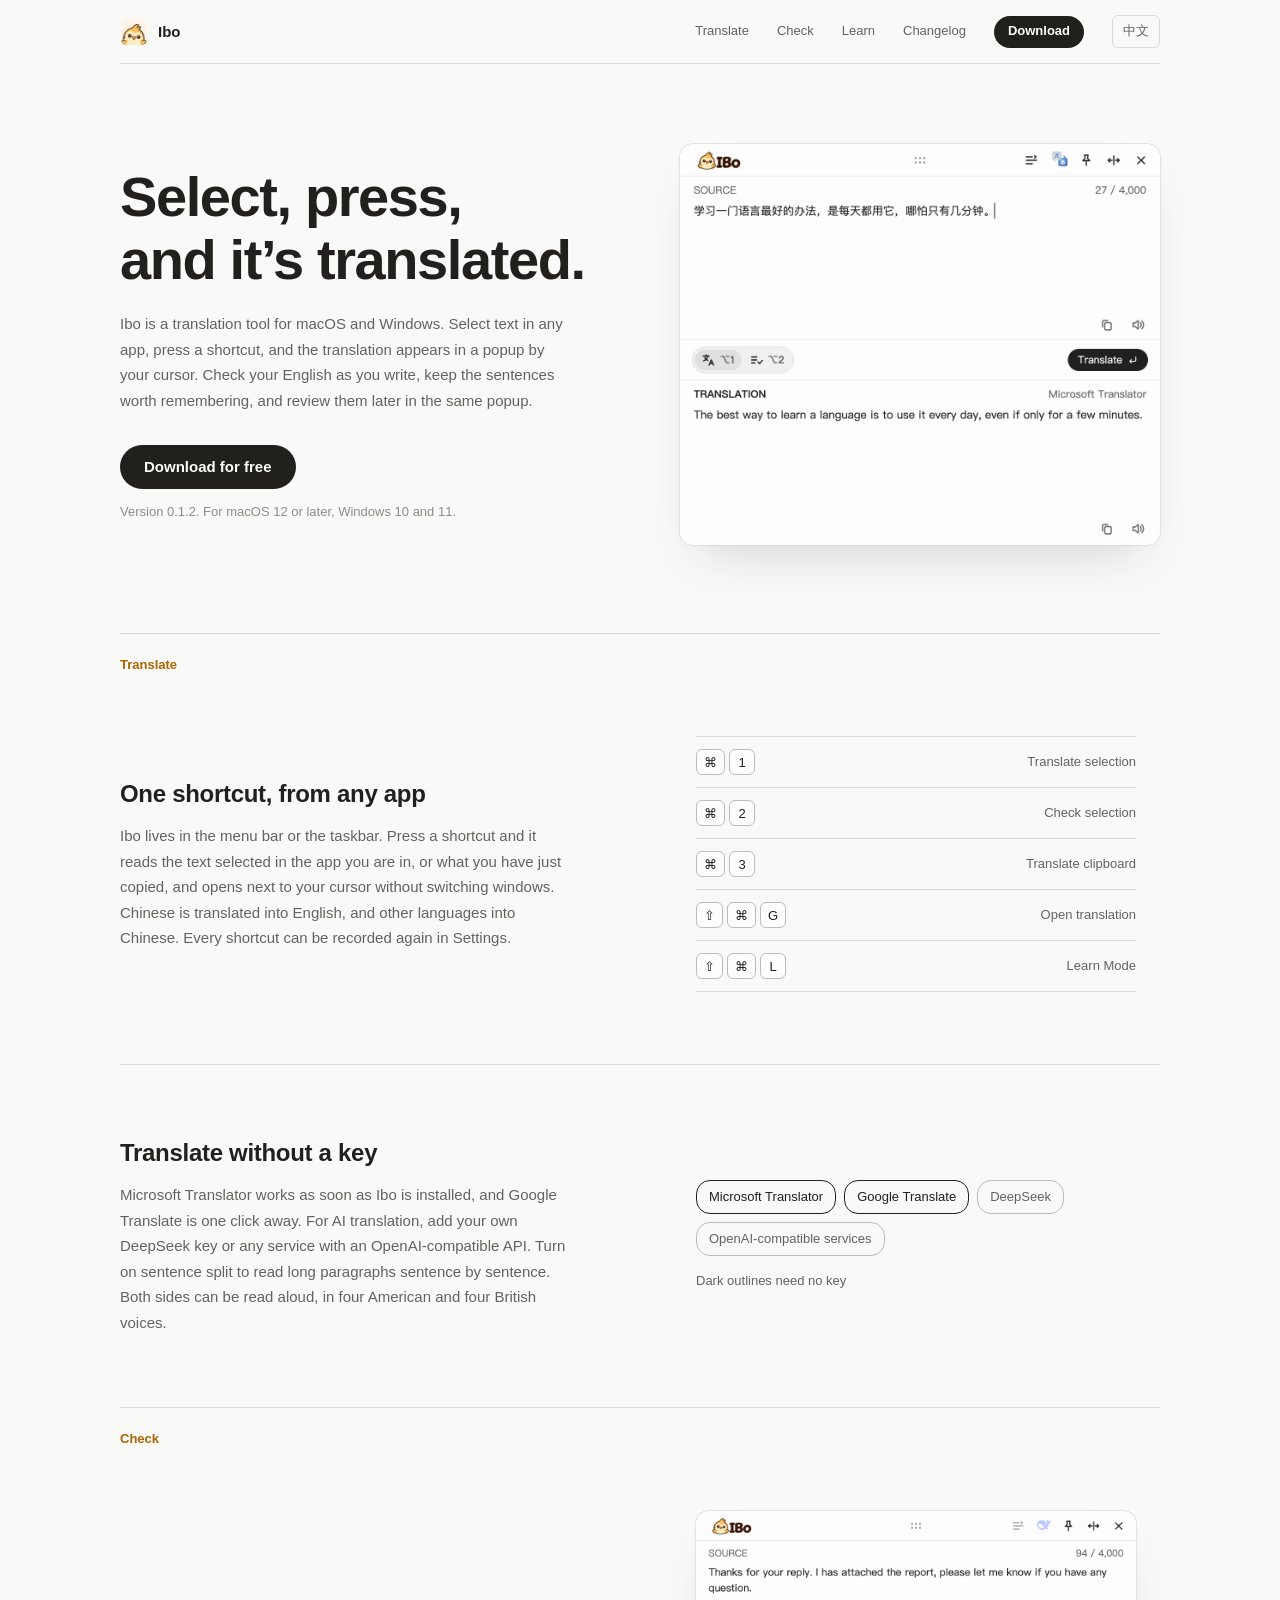
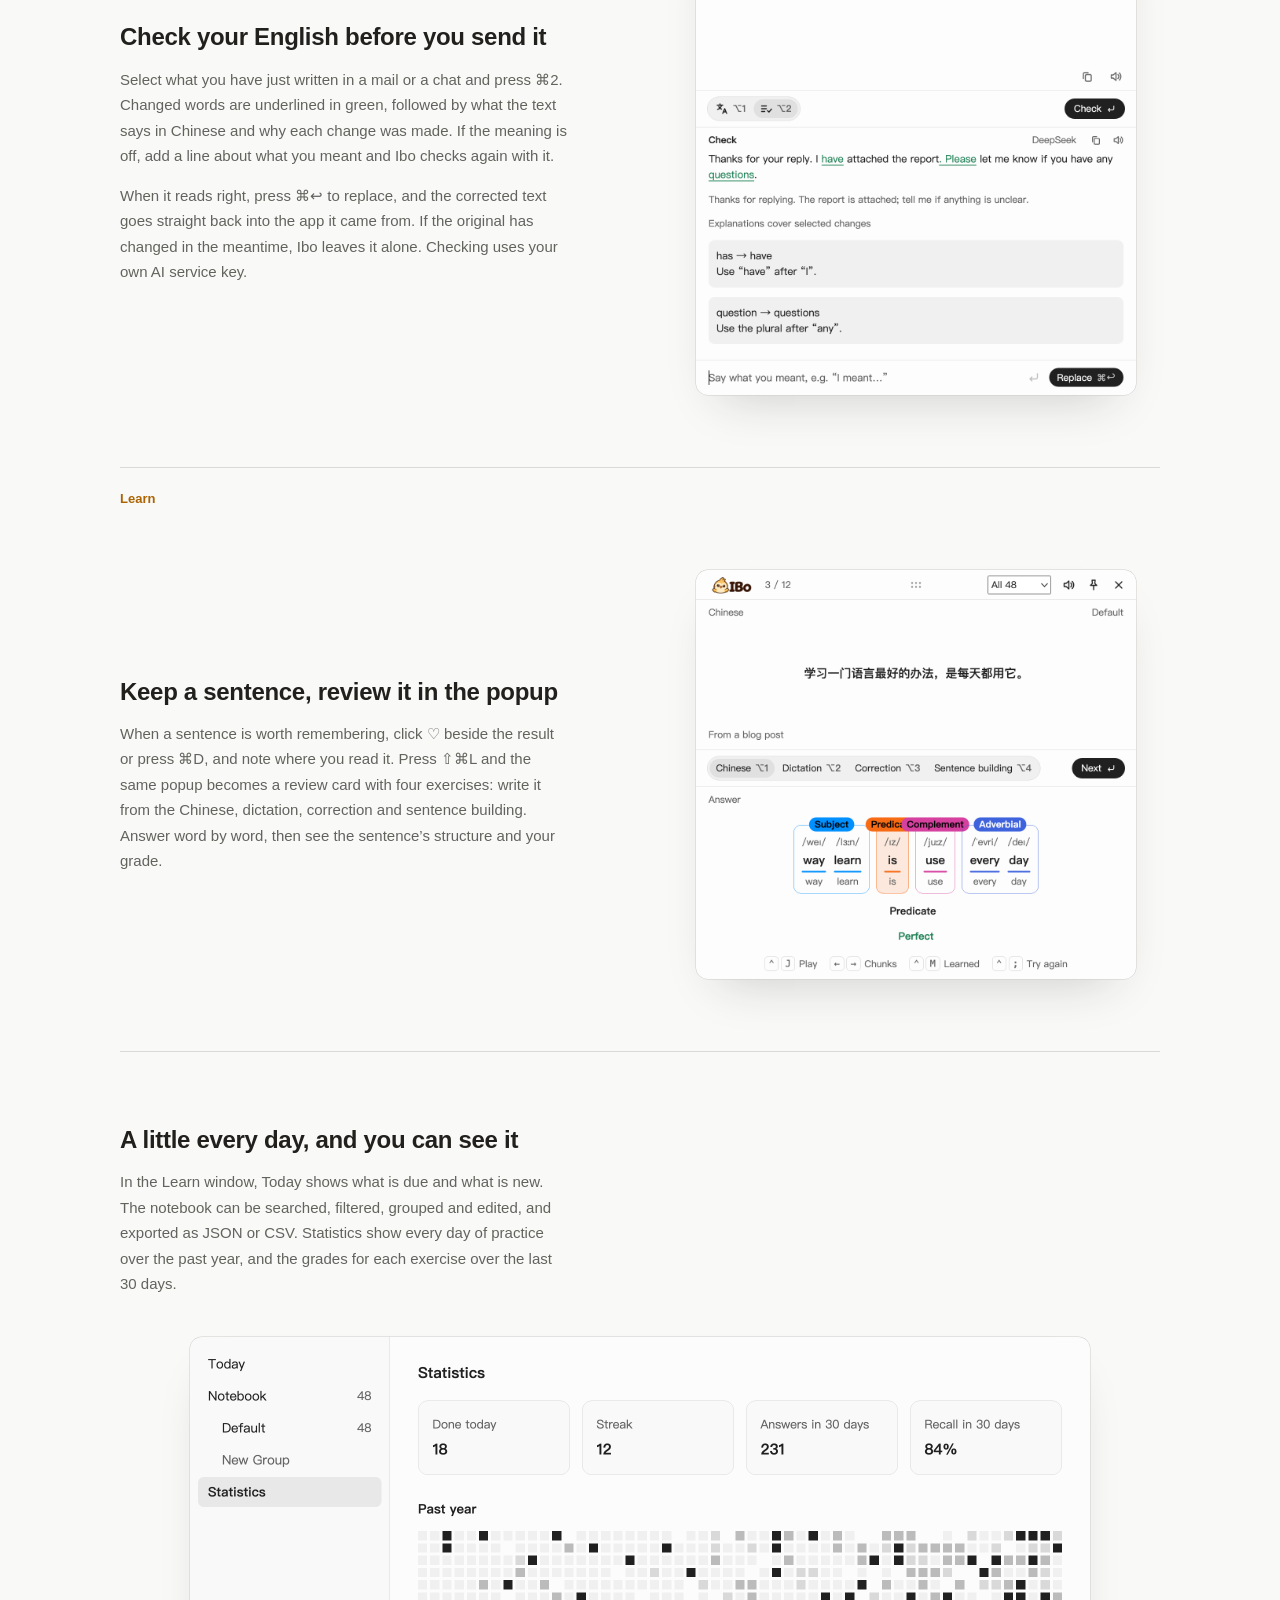
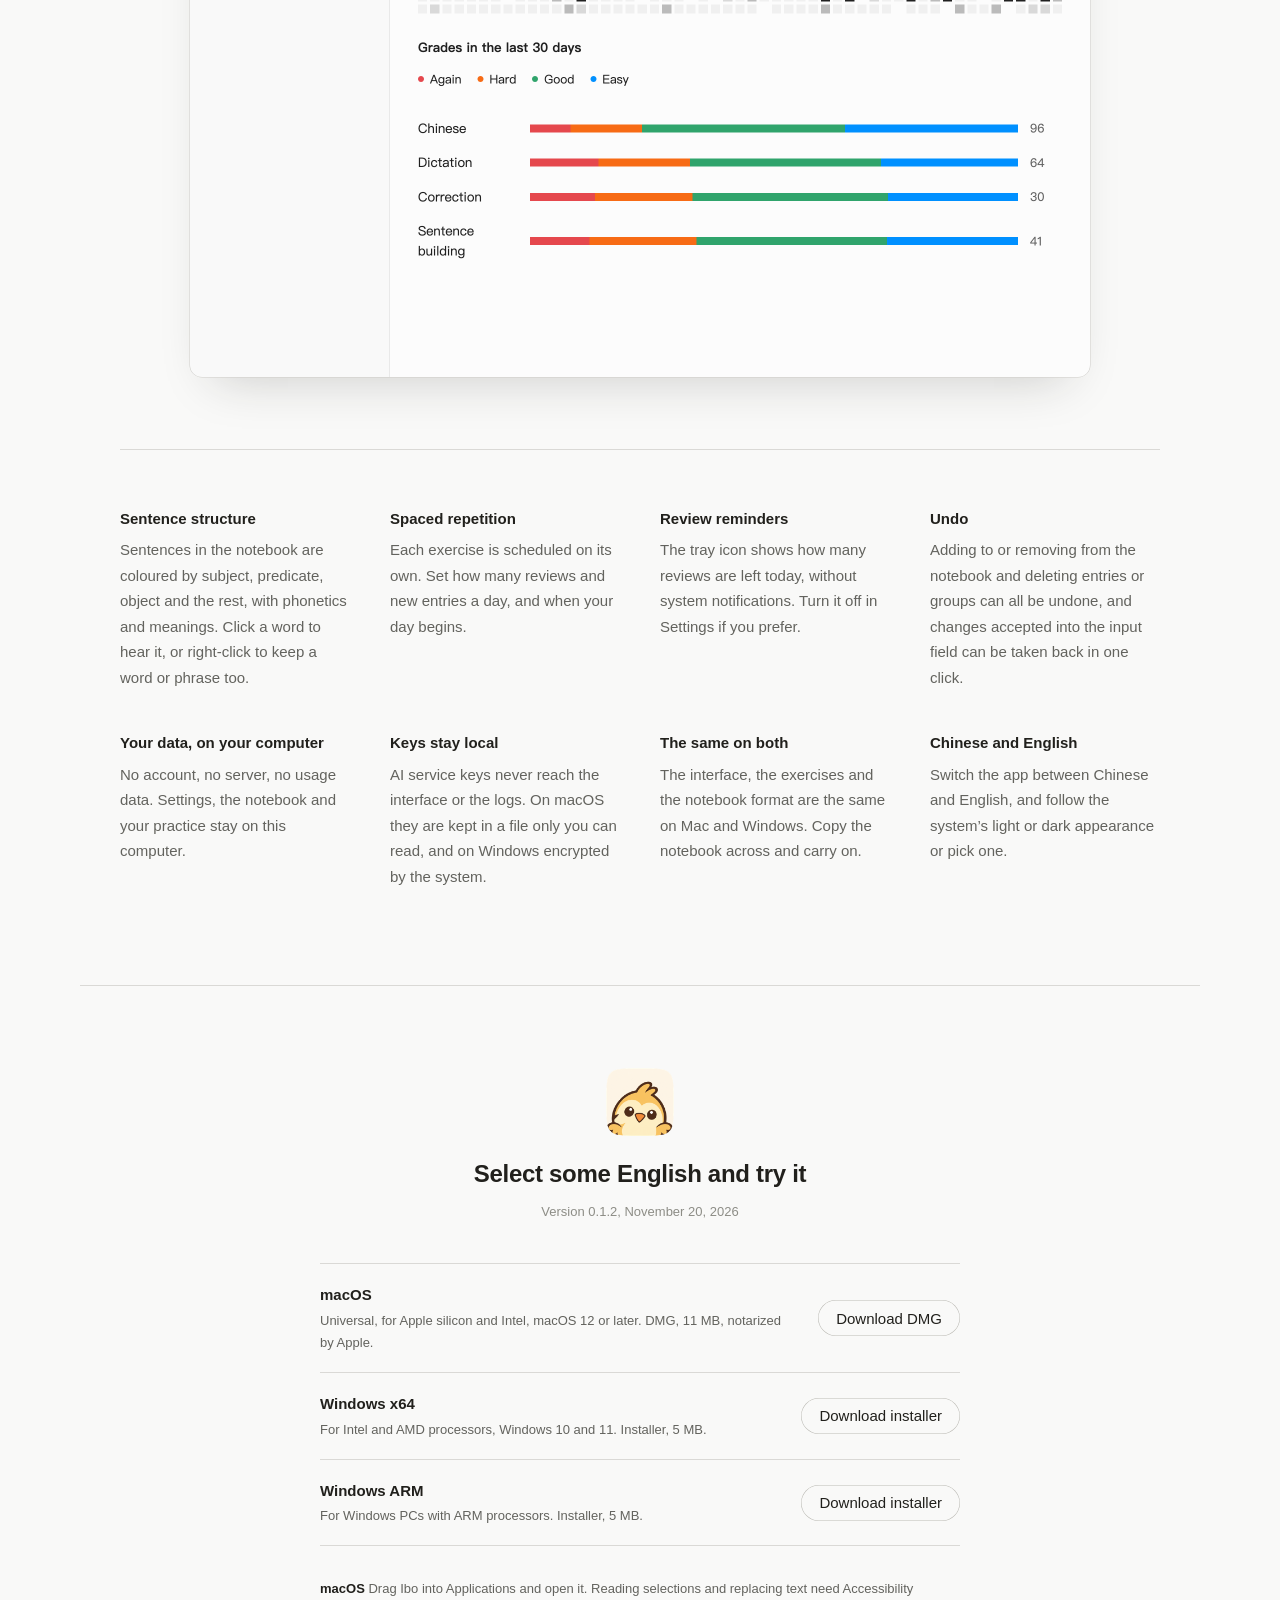
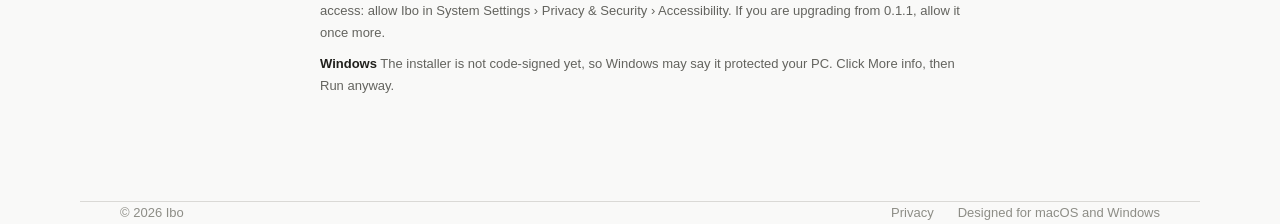
==== index.html @ 6e9fefaa "Add the Ibo website Home, changelog and privacy pages in Chinese and English, following Asaki's site" ====
<!doctype html>
<!--
  The website of Ibo, the translation app for macOS and Windows, in the same "Paper" direction as
  Asaki's site: warm white, hairlines, the app's own windows as they are.
  Both languages are in the page; html[data-lang] decides which is shown, and html[data-os]
  which system's shortcuts and installer come first (see site.js).
  The screenshots are Ibo's real pages rendered against sample data (scripts/screenshots.py).
-->
<html lang="zh-CN" data-lang="zh" data-os="mac">
<head>
<meta charset="utf-8">
<meta name="viewport" content="width=device-width, initial-scale=1">
<title>Ibo</title>
<meta name="description" content="Ibo 是 macOS 与 Windows 上的划词翻译工具：选中文字按快捷键，在跟随光标的弹窗里翻译、检查英文，再把句子收进词汇本复习。Ibo translates and checks the text you select on macOS and Windows, and helps you review the sentences you keep.">
<link rel="icon" href="assets/icon.png">
<link rel="stylesheet" href="styles.css">
<script src="site.js" defer></script>
</head>
<body>

<header class="wrap">
  <nav aria-label="Ibo">
    <a class="brand" href="#top"><img src="assets/icon.png" alt="" width="28" height="28">Ibo</a>
    <div class="links">
      <a class="section" href="#translate"><span lang="zh">翻译</span><span lang="en">Translate</span></a>
      <a class="section" href="#check"><span lang="zh">检查</span><span lang="en">Check</span></a>
      <a class="section" href="#learn"><span lang="zh">学习</span><span lang="en">Learn</span></a>
      <a href="changelog.html"><span lang="zh">更新日志</span><span lang="en">Changelog</span></a>
      <a class="nav-download" href="#download"><span lang="zh">下载</span><span lang="en">Download</span></a>
      <button id="language" type="button"><span lang="zh" aria-label="Switch to English">EN</span><span lang="en" aria-label="切换到中文">中文</span></button>
    </div>
  </nav>
</header>

<main id="top">
  <section class="wrap hero">
    <div>
      <h1><span lang="zh">选中，按下，<br>就在手边翻译。</span><span lang="en">Select, press,<br>and it’s translated.</span></h1>
      <p class="lede">
        <span lang="zh">Ibo 是 macOS 与 Windows 上的划词翻译工具。在任何应用里选中一段文字，按下快捷键，译文就出现在光标旁的弹窗里。写英文时用它检查，遇到好句子就收进词汇本，之后在同一个弹窗里复习。</span>
        <span lang="en">Ibo is a translation tool for macOS and Windows. Select text in any app, press a shortcut, and the translation appears in a popup by your cursor. Check your English as you write, keep the sentences worth remembering, and review them later in the same popup.</span>
      </p>
      <a class="button" href="#download"><span lang="zh">免费下载</span><span lang="en">Download for free</span></a>
      <p class="note"><span lang="zh">版本 0.1.2，支持 macOS 12 及以上、Windows 10 和 11</span><span lang="en">Version 0.1.2. For macOS 12 or later, Windows 10 and 11.</span></p>
    </div>
    <img class="window" lang="zh" src="assets/translate-zh.png" width="1120" height="936"
      alt="Ibo 的翻译弹窗：上方是选中的英文原文，下方是微软翻译给出的中文译文">
    <img class="window" lang="en" src="assets/translate-en.png" width="1120" height="936"
      alt="Ibo's translation popup: the selected Chinese text above, its English translation from Microsoft Translator below">
  </section>

  <section class="wrap" id="translate">
    <p class="part"><span lang="zh">翻译</span><span lang="en">Translate</span></p>
    <div class="feature">
      <div>
        <h2><span lang="zh">在任何应用里，一个快捷键</span><span lang="en">One shortcut, from any app</span></h2>
        <p>
          <span lang="zh">Ibo 常驻在菜单栏或任务栏。按下快捷键，它读取当前应用里选中的文字，或者刚复制的内容，弹窗出现在光标旁边，不必切换窗口。中文译成英文，其他语言译成中文。快捷键可以在设置里重新录制。</span>
          <span lang="en">Ibo lives in the menu bar or the taskbar. Press a shortcut and it reads the text selected in the app you are in, or what you have just copied, and opens next to your cursor without switching windows. Chinese is translated into English, and other languages into Chinese. Every shortcut can be recorded again in Settings.</span>
        </p>
      </div>
      <figure>
        <dl class="keys" data-for="mac">
          <div><dt><kbd>⌘</kbd><kbd>1</kbd></dt><dd><span lang="zh">翻译选中文本</span><span lang="en">Translate selection</span></dd></div>
          <div><dt><kbd>⌘</kbd><kbd>2</kbd></dt><dd><span lang="zh">检查选中文本</span><span lang="en">Check selection</span></dd></div>
          <div><dt><kbd>⌘</kbd><kbd>3</kbd></dt><dd><span lang="zh">翻译剪贴板</span><span lang="en">Translate clipboard</span></dd></div>
          <div><dt><kbd>⇧</kbd><kbd>⌘</kbd><kbd>G</kbd></dt><dd><span lang="zh">打开翻译</span><span lang="en">Open translation</span></dd></div>
          <div><dt><kbd>⇧</kbd><kbd>⌘</kbd><kbd>L</kbd></dt><dd><span lang="zh">切换学习模式</span><span lang="en">Learn Mode</span></dd></div>
        </dl>
        <dl class="keys" data-for="windows">
          <div><dt><kbd>Alt</kbd><kbd>1</kbd></dt><dd><span lang="zh">翻译选中文本</span><span lang="en">Translate selection</span></dd></div>
          <div><dt><kbd>Alt</kbd><kbd>2</kbd></dt><dd><span lang="zh">检查选中文本</span><span lang="en">Check selection</span></dd></div>
          <div><dt><kbd>Alt</kbd><kbd>3</kbd></dt><dd><span lang="zh">翻译剪贴板</span><span lang="en">Translate clipboard</span></dd></div>
          <div><dt><kbd>Alt</kbd><kbd>Shift</kbd><kbd>G</kbd></dt><dd><span lang="zh">打开翻译</span><span lang="en">Open translation</span></dd></div>
          <div><dt><kbd>Alt</kbd><kbd>Shift</kbd><kbd>L</kbd></dt><dd><span lang="zh">切换学习模式</span><span lang="en">Learn Mode</span></dd></div>
        </dl>
      </figure>
    </div>

    <div class="feature">
      <div>
        <h2><span lang="zh">不用密钥也能翻译</span><span lang="en">Translate without a key</span></h2>
        <p>
          <span lang="zh">默认使用微软翻译，装好就能用，也可以换成 Google 翻译。想要 AI 翻译时，填入你自己的 DeepSeek 密钥，或任何兼容 OpenAI 接口的服务。打开拆句，长段落会逐句对照显示。原文和译文都可以朗读，美式与英式英语各有四种音色。</span>
          <span lang="en">Microsoft Translator works as soon as Ibo is installed, and Google Translate is one click away. For AI translation, add your own DeepSeek key or any service with an OpenAI-compatible API. Turn on sentence split to read long paragraphs sentence by sentence. Both sides can be read aloud, in four American and four British voices.</span>
        </p>
      </div>
      <figure>
        <ul class="services">
          <li class="free"><span lang="zh">微软翻译</span><span lang="en">Microsoft Translator</span></li>
          <li class="free"><span lang="zh">Google 翻译</span><span lang="en">Google Translate</span></li>
          <li>DeepSeek</li>
          <li><span lang="zh">OpenAI 兼容服务</span><span lang="en">OpenAI-compatible services</span></li>
        </ul>
        <figcaption><span lang="zh">深色为无需密钥的翻译引擎</span><span lang="en">Dark outlines need no key</span></figcaption>
      </figure>
    </div>
  </section>

  <section class="wrap" id="check">
    <p class="part"><span lang="zh">检查</span><span lang="en">Check</span></p>
    <div class="feature">
      <div>
        <h2><span lang="zh">写英文时，先检查一遍</span><span lang="en">Check your English before you send it</span></h2>
        <p>
          <span lang="zh">在邮件或聊天里选中刚写的英文，按 <span class="key" data-for="mac">⌘2</span><span class="key" data-for="windows">Alt+2</span>。改过的词用绿色下划线标出，下面是译回中文的意思和每处修改的说明。意思不对时，补一句你想表达的，Ibo 会按它重新改。</span>
          <span lang="en">Select what you have just written in a mail or a chat and press <span class="key" data-for="mac">⌘2</span><span class="key" data-for="windows">Alt+2</span>. Changed words are underlined in green, followed by what the text says in Chinese and why each change was made. If the meaning is off, add a line about what you meant and Ibo checks again with it.</span>
        </p>
        <p>
          <span lang="zh">满意了就按 <span class="key" data-for="mac">⌘↩</span><span class="key" data-for="windows">Ctrl+↩</span> 替换，改好的文字直接写回原来的应用。原文在这期间被改动过，Ibo 不会覆盖它。检查需要你自己的 AI 服务密钥。</span>
          <span lang="en">When it reads right, press <span class="key" data-for="mac">⌘↩</span><span class="key" data-for="windows">Ctrl+↩</span> to replace, and the corrected text goes straight back into the app it came from. If the original has changed in the meantime, Ibo leaves it alone. Checking uses your own AI service key.</span>
        </p>
      </div>
      <figure>
        <img class="window" lang="zh" src="assets/check-zh.png" width="1120" height="1234" loading="lazy"
          alt="Ibo 的检查结果：has 改为 have、question 改为 questions，附中文意思、修改说明和替换按钮">
        <img class="window" lang="en" src="assets/check-en.png" width="1120" height="1234" loading="lazy"
          alt="Ibo's check result: has becomes have and question becomes questions, with the meaning, the reasons and a Replace button">
      </figure>
    </div>
  </section>

  <section class="wrap" id="learn">
    <p class="part"><span lang="zh">学习</span><span lang="en">Learn</span></p>
    <div class="feature">
      <div>
        <h2><span lang="zh">收进词汇本，在弹窗里复习</span><span lang="en">Keep a sentence, review it in the popup</span></h2>
        <p>
          <span lang="zh">遇到值得记住的句子，点结果旁的 ♡ 或按 <span class="key" data-for="mac">⌘D</span><span class="key" data-for="windows">Ctrl+D</span> 收进词汇本，顺手记一句在哪里读到的。按 <span class="key" data-for="mac">⇧⌘L</span><span class="key" data-for="windows">Alt+Shift+L</span>，同一个弹窗变成复习卡片：看中文写英文、听写、改错、连词成句四种题型，逐词作答，答完显示句子结构和评级。</span>
          <span lang="en">When a sentence is worth remembering, click ♡ beside the result or press <span class="key" data-for="mac">⌘D</span><span class="key" data-for="windows">Ctrl+D</span>, and note where you read it. Press <span class="key" data-for="mac">⇧⌘L</span><span class="key" data-for="windows">Alt+Shift+L</span> and the same popup becomes a review card with four exercises: write it from the Chinese, dictation, correction and sentence building. Answer word by word, then see the sentence’s structure and your grade.</span>
        </p>
      </div>
      <figure>
        <img class="window" lang="zh" src="assets/review-zh.png" width="1120" height="1040" loading="lazy"
          alt="Ibo 的复习卡片：中文题目、四种题型，答完后按主语、谓语、补语、状语着色的句子结构和 Perfect 评级">
        <img class="window" lang="en" src="assets/review-en.png" width="1120" height="1040" loading="lazy"
          alt="Ibo's review card: the Chinese prompt, four exercises, and after the answer the sentence's structure coloured by role, graded Perfect">
      </figure>
    </div>

    <div class="feature wide">
      <div>
        <h2><span lang="zh">每天复习一点，看得见进度</span><span lang="en">A little every day, and you can see it</span></h2>
        <p>
          <span lang="zh">学习窗口里，今日页列出待复习和新条目；词汇本可以搜索、筛选、分组和编辑，也能导出成 JSON 或 CSV；统计页显示过去一年每天的练习，以及近 30 天各题型的评分分布。</span>
          <span lang="en">In the Learn window, Today shows what is due and what is new. The notebook can be searched, filtered, grouped and edited, and exported as JSON or CSV. Statistics show every day of practice over the past year, and the grades for each exercise over the last 30 days.</span>
        </p>
      </div>
      <img class="window" lang="zh" src="assets/stats-zh.png" width="1800" height="1280" loading="lazy"
        alt="Ibo 的学习窗口统计页：今日完成、连续天数、近 30 天答题与记住率，过去一年的热力图和各题型评分分布">
      <img class="window" lang="en" src="assets/stats-en.png" width="1800" height="1280" loading="lazy"
        alt="Statistics in Ibo's Learn window: done today, streak, answers and recall in 30 days, a year of practice and the grades per exercise">
    </div>

    <dl class="details">
      <div>
        <dt><span lang="zh">句子结构</span><span lang="en">Sentence structure</span></dt>
        <dd><span lang="zh">词汇本里的句子按主语、谓语、宾语等成分着色，标出音标和释义。点一个词朗读，右键可以把单词或词组也收进词汇本。</span><span lang="en">Sentences in the notebook are coloured by subject, predicate, object and the rest, with phonetics and meanings. Click a word to hear it, or right-click to keep a word or phrase too.</span></dd>
      </div>
      <div>
        <dt><span lang="zh">按记忆排期</span><span lang="en">Spaced repetition</span></dt>
        <dd><span lang="zh">每种题型分别安排复习时间。每天复习多少、新学多少、一天从几点开始，都可以在设置里调整。</span><span lang="en">Each exercise is scheduled on its own. Set how many reviews and new entries a day, and when your day begins.</span></dd>
      </div>
      <div>
        <dt><span lang="zh">复习提醒</span><span lang="en">Review reminders</span></dt>
        <dd><span lang="zh">托盘图标上显示今天还剩几条待复习，不发系统通知。不需要时可以在设置里关掉。</span><span lang="en">The tray icon shows how many reviews are left today, without system notifications. Turn it off in Settings if you prefer.</span></dd>
      </div>
      <div>
        <dt><span lang="zh">撤销</span><span lang="en">Undo</span></dt>
        <dd><span lang="zh">收进或移出词汇本、删除条目和分组，都可以撤销。在输入框里接受的修改，也能一键退回原文。</span><span lang="en">Adding to or removing from the notebook and deleting entries or groups can all be undone, and changes accepted into the input field can be taken back in one click.</span></dd>
      </div>
      <div>
        <dt><span lang="zh">数据在你的电脑上</span><span lang="en">Your data, on your computer</span></dt>
        <dd><span lang="zh">没有账户和服务器，不收集使用数据。设置、词汇本和练习记录只保存在本机。</span><span lang="en">No account, no server, no usage data. Settings, the notebook and your practice stay on this computer.</span></dd>
      </div>
      <div>
        <dt><span lang="zh">密钥只存本机</span><span lang="en">Keys stay local</span></dt>
        <dd><span lang="zh">AI 服务的密钥不进界面和日志。macOS 上存为只有你能读的文件，Windows 上用系统加密保存。</span><span lang="en">AI service keys never reach the interface or the logs. On macOS they are kept in a file only you can read, and on Windows encrypted by the system.</span></dd>
      </div>
      <div>
        <dt><span lang="zh">两个平台一致</span><span lang="en">The same on both</span></dt>
        <dd><span lang="zh">Mac 和 Windows 上的界面、题型和词汇本格式相同，词汇本文件复制过去就能继续复习。</span><span lang="en">The interface, the exercises and the notebook format are the same on Mac and Windows. Copy the notebook across and carry on.</span></dd>
      </div>
      <div>
        <dt><span lang="zh">中文与 English</span><span lang="en">Chinese and English</span></dt>
        <dd><span lang="zh">界面可以在中文和英文之间切换，浅色、深色跟随系统或自选。</span><span lang="en">Switch the app between Chinese and English, and follow the system’s light or dark appearance or pick one.</span></dd>
      </div>
    </dl>
  </section>

  <section class="wrap download" id="download">
    <img src="assets/icon.png" alt="" width="72" height="72">
    <h2><span lang="zh">选中一段英文试试</span><span lang="en">Select some English and try it</span></h2>
    <p class="note"><span lang="zh">版本 0.1.2，2026 年 11 月 20 日</span><span lang="en">Version 0.1.2, November 20, 2026</span></p>
    <div class="installers">
      <div class="installer" data-for="mac">
        <div>
          <p class="name">macOS</p>
          <p class="about"><span lang="zh">通用版，适用于 Apple 芯片和 Intel，需要 macOS 12 及以上。DMG，11 MB，已通过 Apple 公证。</span><span lang="en">Universal, for Apple silicon and Intel, macOS 12 or later. DMG, 11 MB, notarized by Apple.</span></p>
        </div>
        <a class="button" href="https://github.com/lhjZY/ibo-releases/releases/latest/download/Ibo.dmg"><span lang="zh">下载 DMG</span><span lang="en">Download DMG</span></a>
      </div>
      <div class="installer" data-for="windows">
        <div>
          <p class="name">Windows x64</p>
          <p class="about"><span lang="zh">适用于 Intel 和 AMD 处理器，Windows 10 和 11。安装程序，5 MB。</span><span lang="en">For Intel and AMD processors, Windows 10 and 11. Installer, 5 MB.</span></p>
        </div>
        <a class="button" href="https://github.com/lhjZY/ibo-releases/releases/latest/download/Ibo-Setup-x64.exe"><span lang="zh">下载安装程序</span><span lang="en">Download installer</span></a>
      </div>
      <div class="installer" data-for="windows-arm">
        <div>
          <p class="name">Windows ARM</p>
          <p class="about"><span lang="zh">适用于 ARM 处理器的 Windows 电脑。安装程序，5 MB。</span><span lang="en">For Windows PCs with ARM processors. Installer, 5 MB.</span></p>
        </div>
        <a class="button" href="https://github.com/lhjZY/ibo-releases/releases/latest/download/Ibo-Setup-arm64.exe"><span lang="zh">下载安装程序</span><span lang="en">Download installer</span></a>
      </div>
    </div>
    <div class="first-run">
      <p><strong><span lang="zh">macOS</span><span lang="en">macOS</span></strong>
        <span lang="zh">把 Ibo 拖进“应用程序”后打开。读取选中文字和替换写回需要辅助功能权限，请在“系统设置 › 隐私与安全性 › 辅助功能”中允许 Ibo。从 0.1.1 升级的需要重新允许一次。</span>
        <span lang="en">Drag Ibo into Applications and open it. Reading selections and replacing text need Accessibility access: allow Ibo in System Settings › Privacy &amp; Security › Accessibility. If you are upgrading from 0.1.1, allow it once more.</span></p>
      <p><strong><span lang="zh">Windows</span><span lang="en">Windows</span></strong>
        <span lang="zh">安装程序暂未进行代码签名，运行时 Windows 可能提示“已保护你的电脑”，点“更多信息”，再点“仍要运行”。</span>
        <span lang="en">The installer is not code-signed yet, so Windows may say it protected your PC. Click More info, then Run anyway.</span></p>
    </div>
  </section>
</main>

<footer class="wrap">
  <span>© 2026 Ibo</span>
  <span class="footer-links">
    <a href="privacy.html"><span lang="zh">隐私政策</span><span lang="en">Privacy</span></a>
    <span><span lang="zh">为 macOS 与 Windows 而设计</span><span lang="en">Designed for macOS and Windows</span></span>
  </span>
</footer>

</body>
</html>
---- styles.css ----
/*
  Ibo's site, in the same "Paper" direction as Asaki's: Radix Sand for the page, ink and lines,
  Radix Amber (the bird's yellow) for the small marks of "here".
  Four type sizes: 56 / 24 / 15 / 13. Lines are half a pixel.
*/
:root {
  --sand1: #fdfdfc; --sand2: #f9f9f8; --sand3: #f1f0ef;
  --sand6: #dad9d6; --sand7: #cfceca; --sand8: #bcbbb5; --sand9: #8d8d86; --sand11: #63635e; --sand12: #21201c;
  --amber9: #ffc53d; --amber11: #ab6400;
  --line: .5px solid var(--sand6);
}
* { box-sizing: border-box; margin: 0; padding: 0; }
html { scroll-behavior: smooth; }
body {
  background: var(--sand2); color: var(--sand12);
  font: 15px/1.7 -apple-system, BlinkMacSystemFont, "SF Pro Text", "PingFang SC", "Segoe UI", "Microsoft YaHei", "Helvetica Neue", sans-serif;
  -webkit-font-smoothing: antialiased;
}
a { color: inherit; text-decoration: none; }
img { display: block; max-width: 100%; height: auto; }
button { font: inherit; color: inherit; background: none; border: 0; cursor: pointer; }
:focus-visible { outline: 2px solid var(--amber9); outline-offset: 3px; border-radius: 4px; }

/* One language at a time, and the shortcuts of the visitor's system. */
html[data-lang="zh"] [lang="en"], html[data-lang="en"] [lang="zh"] { display: none; }
html[data-os="mac"] [data-for="windows"]:not(.installer), html[data-os="windows"] [data-for="mac"]:not(.installer) { display: none; }

.wrap { max-width: 1120px; margin: 0 auto; padding: 0 40px; }

nav { display: flex; align-items: center; justify-content: space-between; height: 64px; border-bottom: var(--line); font-size: 13px; color: var(--sand11); }
.brand { display: flex; align-items: center; gap: 10px; font-size: 15px; font-weight: 600; color: var(--sand12); }
.brand img { border-radius: 6px; }
.links { display: flex; align-items: center; gap: 28px; }
.links a:hover, #language:hover, .links a[aria-current] { color: var(--sand12); }
.nav-download { display: inline-flex; align-items: center; height: 32px; padding: 0 14px; border-radius: 16px; background: var(--sand12); color: var(--sand1); font-weight: 550; }
.links .nav-download:hover { background: #3b3a37; color: var(--sand1); }
#language { font-size: 13px; color: var(--sand11); padding: 4px 10px; border: var(--line); border-radius: 6px; }

h1 { font-size: 56px; line-height: 1.12; letter-spacing: -1.4px; font-weight: 650; }
html[data-lang="zh"] h1 { letter-spacing: -.5px; line-height: 1.2; }
h2 { font-size: 24px; line-height: 1.3; letter-spacing: -.3px; font-weight: 600; }
.lede { margin-top: 20px; color: var(--sand11); max-width: 30em; }
.note { margin-top: 12px; font-size: 13px; color: var(--sand9); font-variant-numeric: tabular-nums; }
.button { display: inline-flex; align-items: center; justify-content: center; height: 44px; padding: 0 24px; margin-top: 32px; border-radius: 22px; background: var(--sand12); color: var(--sand1); font-weight: 550; white-space: nowrap; }
.button:hover { background: #3b3a37; }

.hero { display: grid; grid-template-columns: minmax(0, 1fr) minmax(0, 1fr); align-items: center; gap: 56px; padding-top: 80px; padding-bottom: 88px; }

/* The app's own windows, rendered from its pages; a hairline and a soft shadow stand in for the window frame. */
.window { border-radius: 12px; background: var(--sand1); box-shadow: 0 0 0 .5px var(--sand7), 0 24px 48px -24px rgba(33, 32, 28, .22); }
.hero .window { width: 100%; max-width: 480px; justify-self: end; }
figure .window { width: 100%; max-width: 440px; margin: 0 auto; }
.feature.wide .window { grid-column: 1 / -1; width: 100%; max-width: 900px; margin: 40px auto 0; }

/* Each of the three things Ibo does opens with its name on a hairline. */
.part { padding: 20px 0; border-top: var(--line); font-size: 13px; font-weight: 600; color: var(--amber11); }
.part + .feature { border-top: 0; padding-top: 40px; }
.feature { display: grid; grid-template-columns: minmax(0, 1fr) minmax(0, 1fr); gap: 64px; align-items: center; padding: 72px 0; border-top: var(--line); }
.feature p { margin-top: 14px; color: var(--sand11); max-width: 30em; }
figure { justify-self: center; width: 100%; max-width: 440px; }
.feature.wide { align-items: start; row-gap: 0; }

figcaption { margin-top: 14px; font-size: 13px; color: var(--sand11); }

.keys { display: grid; font-size: 13px; color: var(--sand11); }
.keys div { display: flex; align-items: center; justify-content: space-between; padding: 12px 0; border-bottom: var(--line); }
.keys div:first-child { border-top: var(--line); }
.keys dt { display: flex; gap: 4px; }
kbd { min-width: 26px; height: 26px; padding: 0 7px; display: inline-flex; align-items: center; justify-content: center; border: .5px solid var(--sand8); border-radius: 6px; background: var(--sand1); font: 13px/1 -apple-system, BlinkMacSystemFont, "SF Pro Text", "Segoe UI", sans-serif; color: var(--sand12); }

.services { list-style: none; display: flex; flex-wrap: wrap; gap: 8px; font-size: 13px; color: var(--sand11); }
.services li { padding: 5px 12px; border: .5px solid var(--sand8); border-radius: 14px; }
/* The engines that need no key, set apart from the AI services. */
.services li.free { color: var(--sand12); border-color: var(--sand12); }

.details { display: grid; grid-template-columns: repeat(4, 1fr); gap: 40px; padding: 56px 0 96px; border-top: var(--line); }
.details dt { font-weight: 600; }
.details dd { margin-top: 6px; color: var(--sand11); }

/* Downloads: one row per installer; the row for the visitor's system carries the filled button (site.js). */
.download { padding-top: 80px; padding-bottom: 104px; border-top: var(--line); }
.download > img { margin: 0 auto 20px; border-radius: 16px; }
.download > h2 { text-align: center; }
.download > .note { text-align: center; }
.installers { max-width: 640px; margin: 40px auto 0; }
.installer { display: flex; align-items: center; justify-content: space-between; gap: 24px; padding: 18px 0; border-bottom: var(--line); }
.installer:first-child { border-top: var(--line); }
.installer .name { font-weight: 600; }
.installer .about { margin-top: 2px; font-size: 13px; color: var(--sand11); }
.installer .button { flex: none; margin-top: 0; height: 36px; padding: 0 18px; border-radius: 18px; background: none; color: var(--sand12); box-shadow: inset 0 0 0 .5px var(--sand8); font-weight: 500; }
.installer .button:hover { background: var(--sand3); }
.installer.primary .button { background: var(--sand12); color: var(--sand1); box-shadow: none; font-weight: 550; }
.installer.primary .button:hover { background: #3b3a37; }
.first-run { max-width: 640px; margin: 32px auto 0; font-size: 13px; color: var(--sand11); }
.first-run p + p { margin-top: 8px; }
.first-run strong { color: var(--sand12); font-weight: 600; }

footer { display: flex; justify-content: space-between; padding-top: 24px; padding-bottom: 40px; border-top: var(--line); font-size: 13px; color: var(--sand9); }
.footer-links { display: flex; gap: 24px; }
.footer-links a:hover { color: var(--sand12); }

/* The privacy policy and the changelog: one readable column of text under the page's own navigation. */
.policy { padding-top: 56px; padding-bottom: 96px; }
.policy article { max-width: 42em; }
.policy h3 { font-size: 15px; font-weight: 600; margin-top: 40px; }
.policy p, .policy li { color: var(--sand11); }
.policy p { margin-top: 12px; }
.policy strong { color: var(--sand12); font-weight: 600; }
.policy ul, .policy ol { margin-top: 12px; padding-left: 1.4em; }
.policy li + li { margin-top: 6px; }
.changelog > h2 { margin-bottom: 8px; }
.release { max-width: 42em; margin-top: 32px; padding-top: 24px; border-top: var(--line); }
.release h3 { margin-top: 0; font-variant-numeric: tabular-nums; }
.release .note { margin-top: 4px; }

@media (max-width: 860px) {
  .wrap { padding: 0 24px; }
  h1 { font-size: 40px; letter-spacing: -.8px; }
  .links { gap: 18px; }
  .links .section { display: none; }
  .hero { grid-template-columns: minmax(0, 1fr); gap: 40px; padding-top: 48px; padding-bottom: 56px; }
  .hero .window { justify-self: center; }
  .feature { grid-template-columns: minmax(0, 1fr); gap: 32px; padding: 56px 0; }
  .feature.wide .window { margin-top: 32px; }
  .details { grid-template-columns: 1fr 1fr; gap: 28px; padding-bottom: 72px; }
}
@media (max-width: 480px) {
  .links { gap: 12px; }
  .details { grid-template-columns: 1fr; }
  .installer { flex-direction: column; align-items: flex-start; gap: 12px; }
}
@media (prefers-reduced-motion: reduce) { html { scroll-behavior: auto; } }
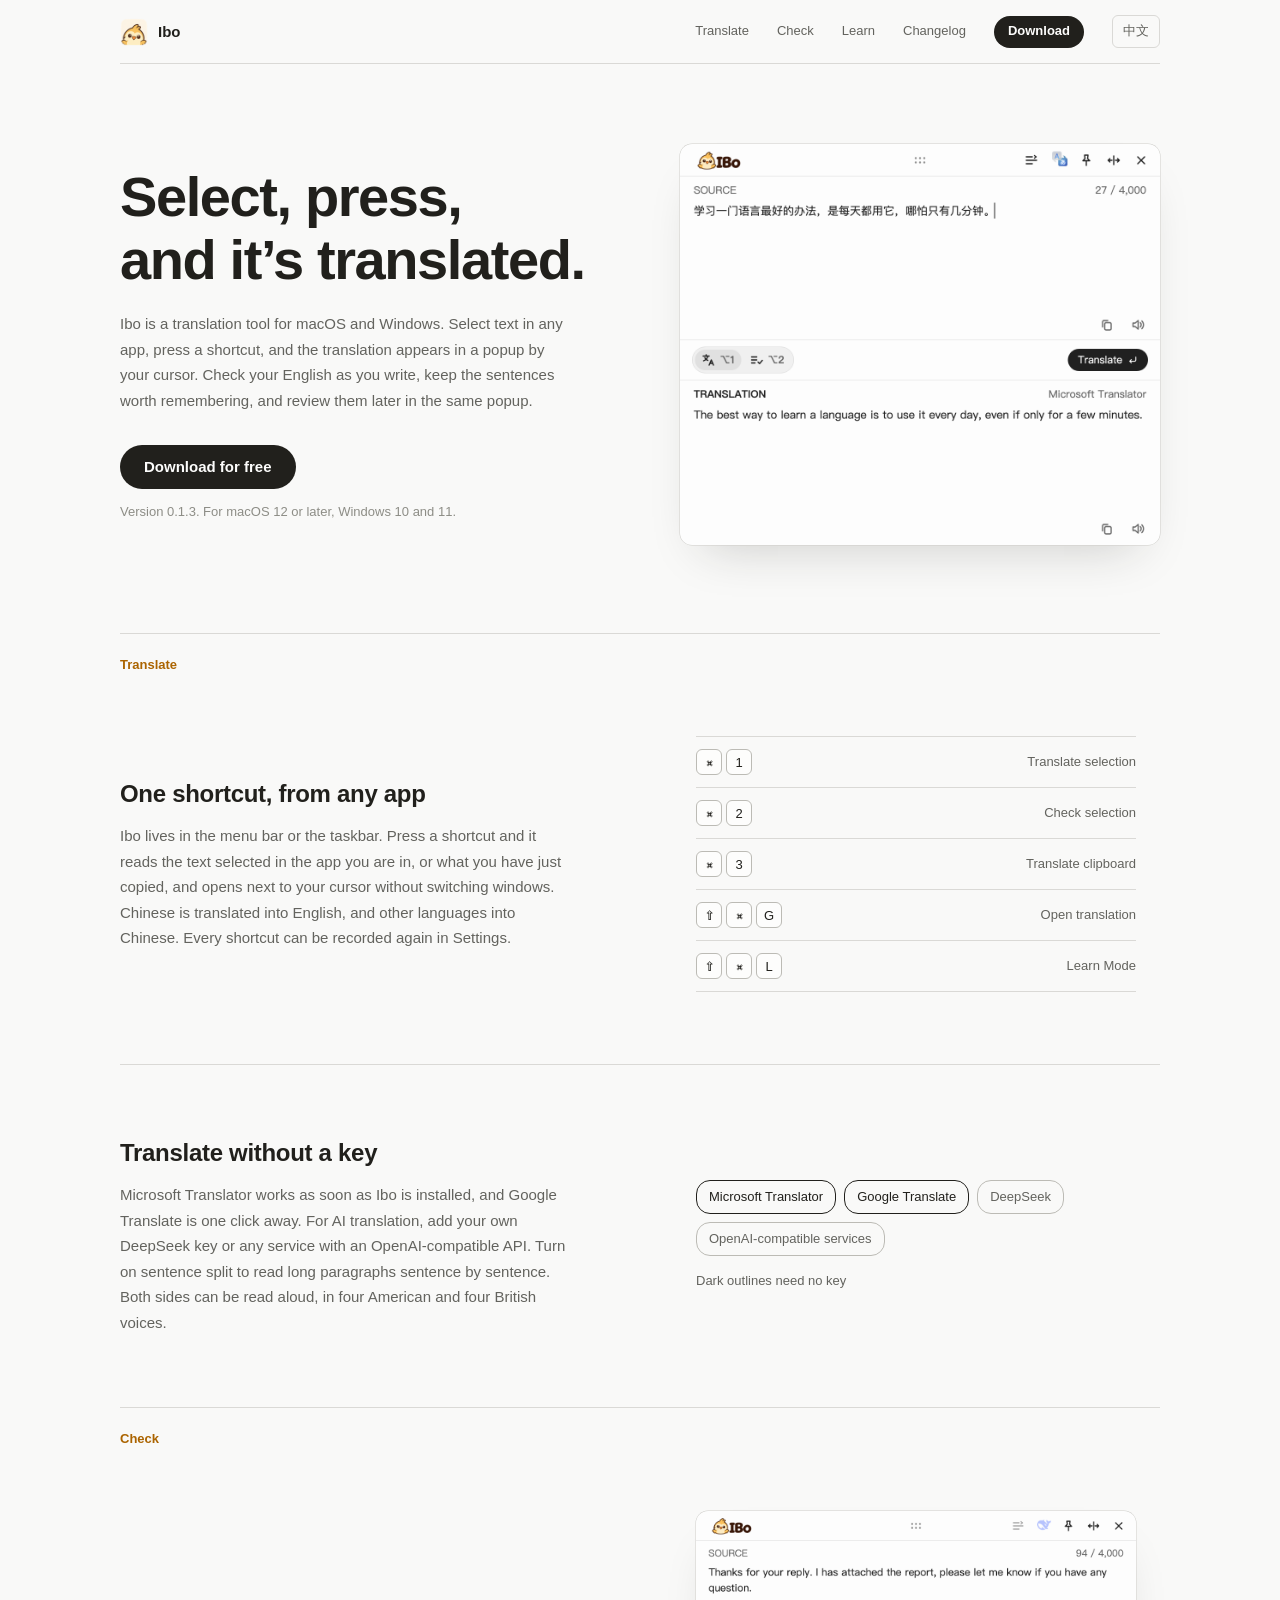
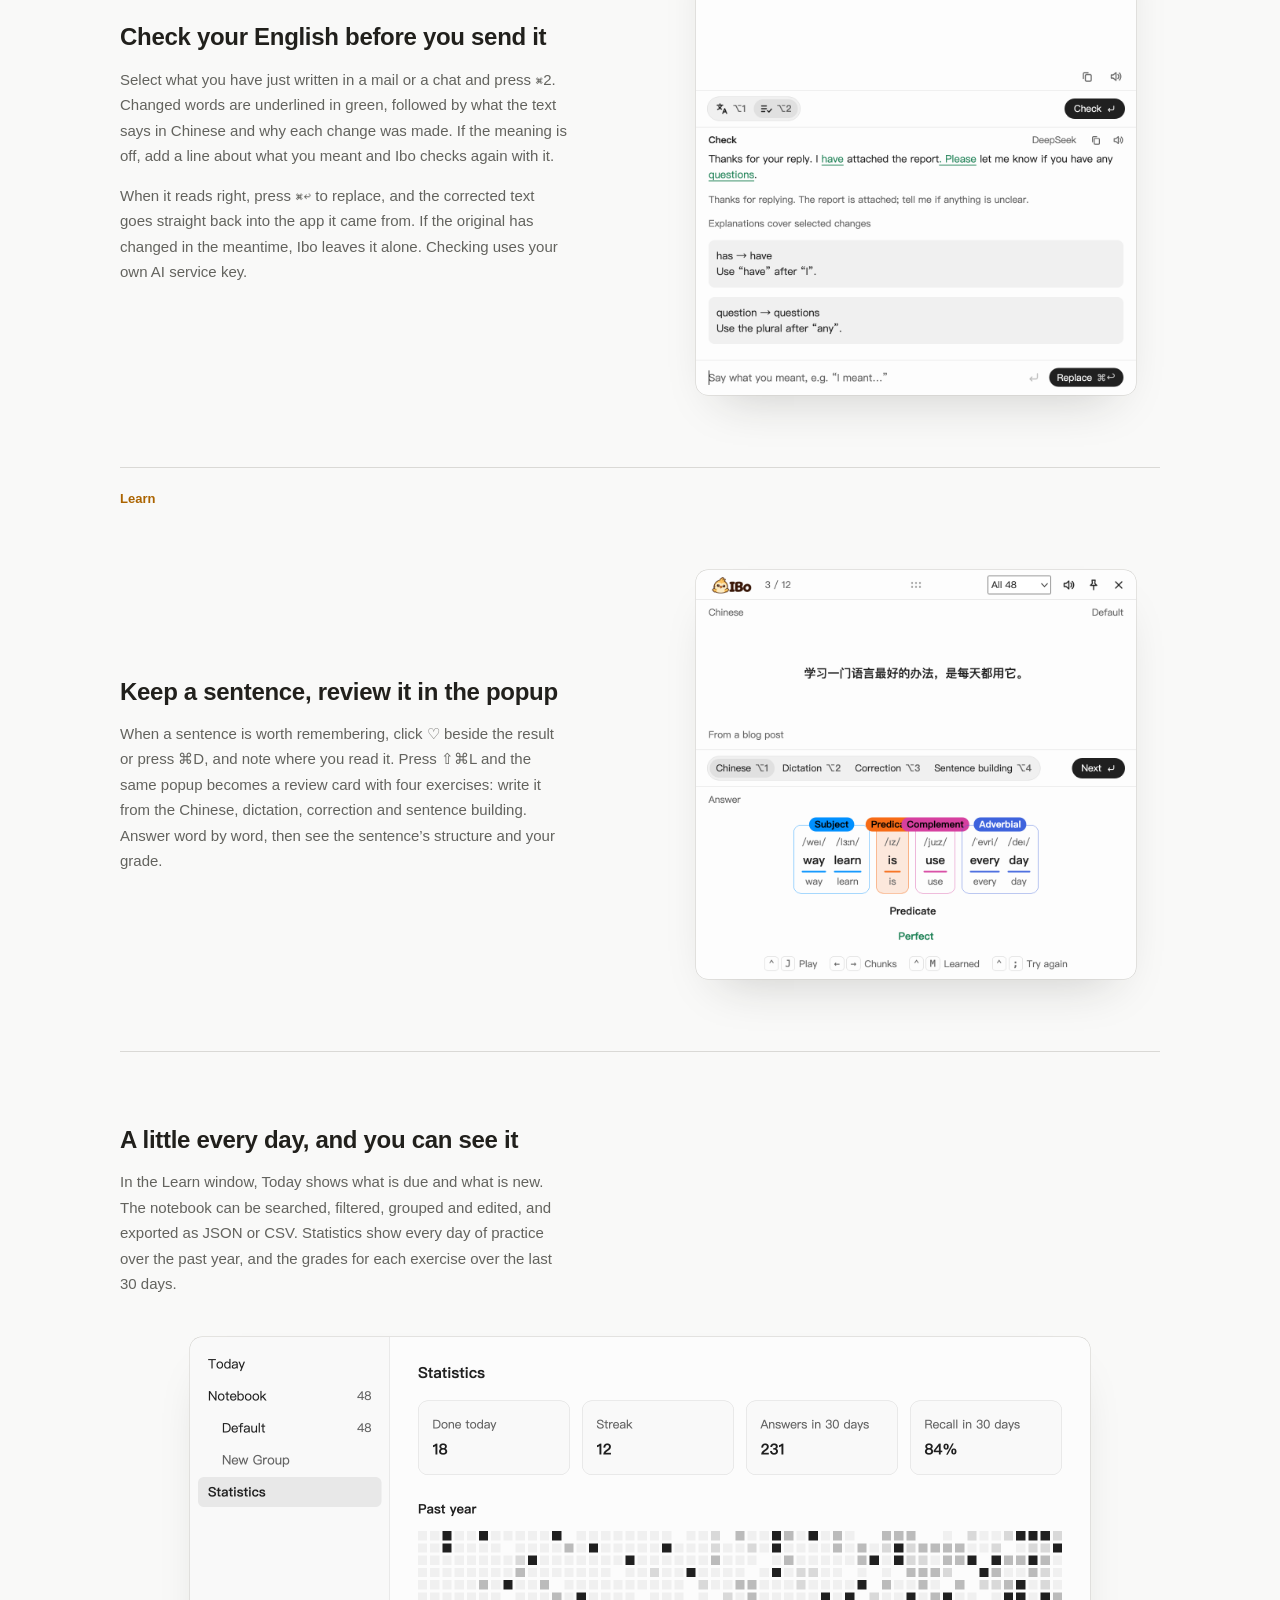
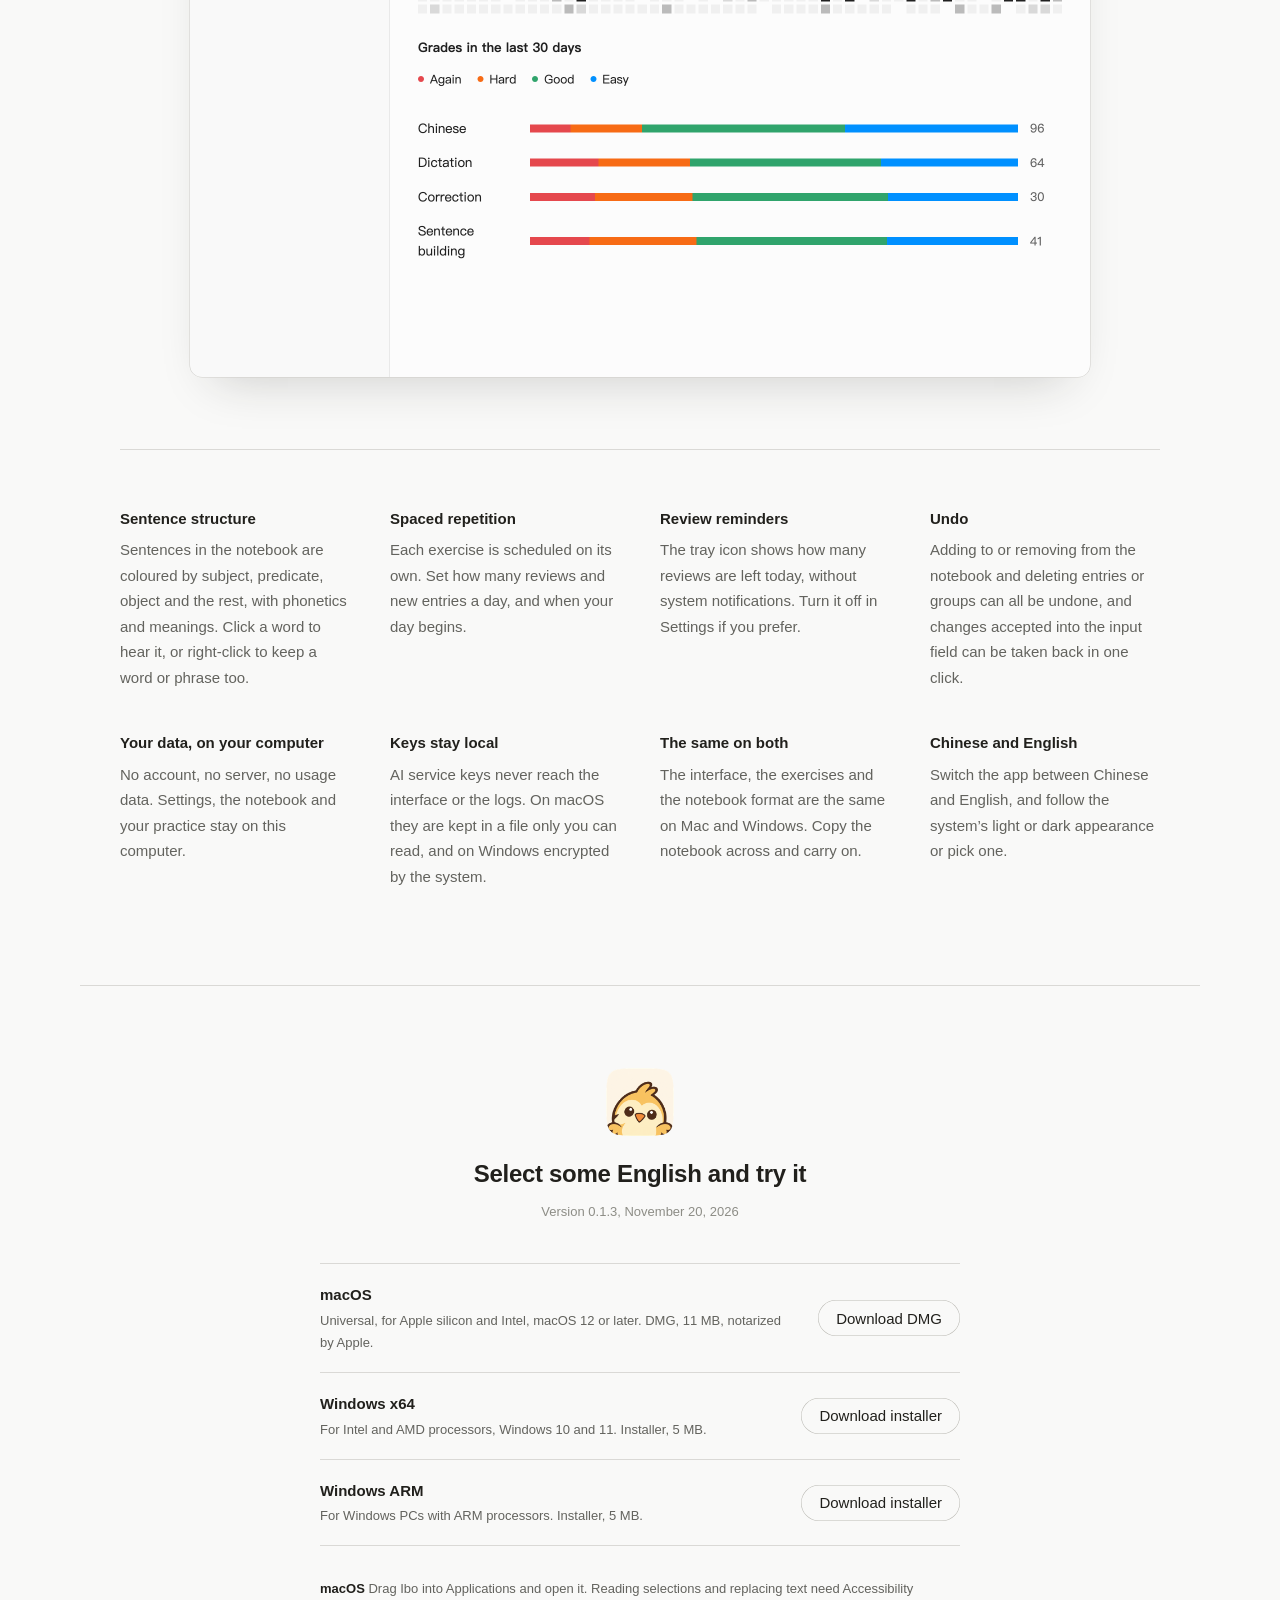
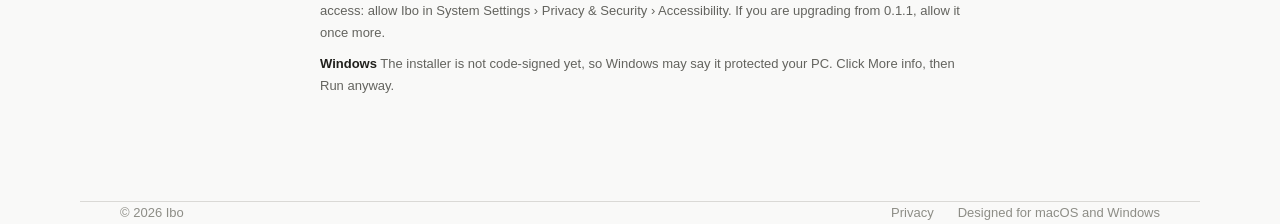
==== commit eaf358b3: "Ibo 0.1.3: self-updating, privacy note on update checks Co-Authored-By: Claude Opus 5.5 <noreply@ant" ====
--- a/index.html
+++ b/index.html
@@ -41,7 +41,7 @@
         <span lang="en">Ibo is a translation tool for macOS and Windows. Select text in any app, press a shortcut, and the translation appears in a popup by your cursor. Check your English as you write, keep the sentences worth remembering, and review them later in the same popup.</span>
       </p>
       <a class="button" href="#download"><span lang="zh">免费下载</span><span lang="en">Download for free</span></a>
-      <p class="note"><span lang="zh">版本 0.1.2，支持 macOS 12 及以上、Windows 10 和 11</span><span lang="en">Version 0.1.2. For macOS 12 or later, Windows 10 and 11.</span></p>
+      <p class="note"><span lang="zh">版本 0.1.3，支持 macOS 12 及以上、Windows 10 和 11</span><span lang="en">Version 0.1.3. For macOS 12 or later, Windows 10 and 11.</span></p>
     </div>
     <img class="window" lang="zh" src="assets/translate-zh.png" width="1120" height="936"
       alt="Ibo 的翻译弹窗：上方是选中的英文原文，下方是微软翻译给出的中文译文">
@@ -191,7 +191,7 @@
   <section class="wrap download" id="download">
     <img src="assets/icon.png" alt="" width="72" height="72">
     <h2><span lang="zh">选中一段英文试试</span><span lang="en">Select some English and try it</span></h2>
-    <p class="note"><span lang="zh">版本 0.1.2，2026 年 11 月 20 日</span><span lang="en">Version 0.1.2, November 20, 2026</span></p>
+    <p class="note"><span lang="zh">版本 0.1.3，2026 年 11 月 20 日</span><span lang="en">Version 0.1.3, November 20, 2026</span></p>
     <div class="installers">
       <div class="installer" data-for="mac">
         <div>
